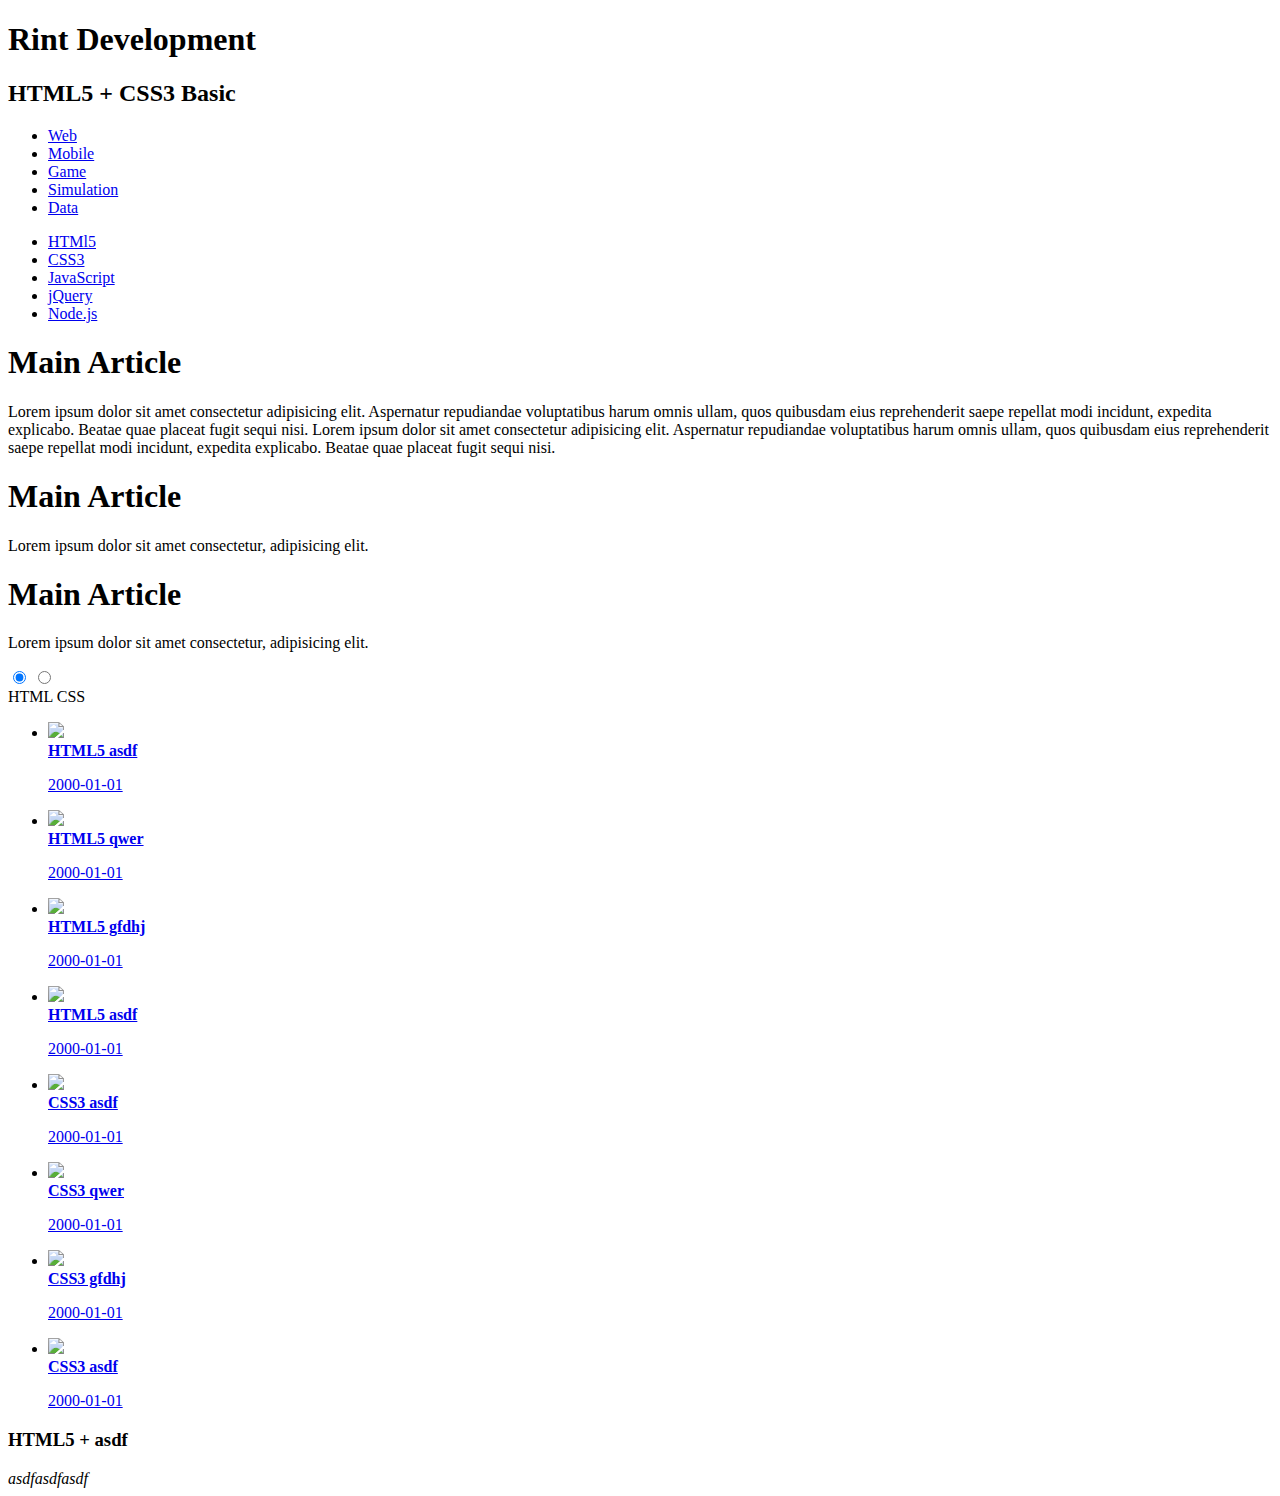
==== layout.html @ 41c333fd "1" ====
<!DOCTYPE html>
<html lang="en">
<head>
  <meta charset="UTF-8">
  <title>chapter 5</title>
  <link rel="stylesheet" href="layout.css" />
</head>
<body>
  <header id="main_header">
    <div id="title">
      <h1>Rint Development</h1>
      <h2>HTML5 + CSS3 Basic</h2>
    </div>
    <nav id="main_gnb">
      <ul>
        <li><a href="#">Web</a></li>
        <li><a href="#">Mobile</a></li>
        <li><a href="#">Game</a></li>
        <li><a href="#">Simulation</a></li>
        <li><a href="#">Data</a></li>
      </ul>
    </nav>
    <nav id="main_lnb">
      <ul>
        <li><a href="#">HTMl5</a></li>
        <li><a href="#">CSS3</a></li>
        <li><a href="#">JavaScript</a></li>
        <li><a href="#">jQuery</a></li>
        <li><a href="#">Node.js</a></li>
      </ul>
    </nav>
  </header>
  <div id="content">
    <section id="main_section">
      <article class="main_article">
        <h1>Main Article</h1>
        <p>Lorem ipsum dolor sit amet consectetur adipisicing elit. Aspernatur repudiandae voluptatibus harum omnis ullam, quos quibusdam eius reprehenderit saepe repellat modi incidunt, expedita explicabo. Beatae quae placeat fugit sequi nisi. Lorem ipsum dolor sit amet consectetur adipisicing elit. Aspernatur repudiandae voluptatibus harum omnis ullam, quos quibusdam eius reprehenderit saepe repellat modi incidunt, expedita explicabo. Beatae quae placeat fugit sequi nisi.</p>
      </article>
      <article class="main_article">
        <h1>Main Article</h1>
        <p>Lorem ipsum dolor sit amet consectetur, adipisicing elit.</p>
      </article>
      <article class="main_article">
        <h1>Main Article</h1>
        <p>Lorem ipsum dolor sit amet consectetur, adipisicing elit.</p>
      </article>
    </section>
    <aside id="main_aside">
      <input id="first" type="radio" name="tab" checked="checked">
      <input id="second" type="radio" name="tab">
      <section class="buttons">
        <label id="fst" for="first">HTML</label>
        <label id="snd" for="second">CSS</label>
      </section>
      <div class="tab_item">
        <ul>
          <li class="item">
            <a href="#">
              <div class="tumbnail">
                <img src="http://placehold.it/45x45">
              </div>
              <div class="description">
                <strong>HTML5 asdf</strong>
                <p>2000-01-01</p>
              </div>
            </a>
          </li>
          <li class="item">
            <a href="#">
              <div class="tumbnail">
                <img src="http://placehold.it/45x45">
              </div>
              <div class="description">
                <strong>HTML5 qwer</strong>
                <p>2000-01-01</p>
              </div>
            </a>
          </li>
          <li class="item">
            <a href="#">
              <div class="tumbnail">
                <img src="http://placehold.it/45x45">
              </div>
              <div class="description">
                <strong>HTML5 gfdhj</strong>
                <p>2000-01-01</p>
              </div>
            </a>
          </li>
          <li class="item">
            <a href="#">
              <div class="tumbnail">
                <img src="http://placehold.it/45x45">
              </div>
              <div class="description">
                <strong>HTML5 asdf</strong>
                <p>2000-01-01</p>
              </div>
            </a>
          </li>
        </ul>
      </div>
      <div class="tab_item">
        <ul>
          <li class="item">
            <a href="#">
              <div class="tumbnail">
                <img src="http://placehold.it/45x45">
              </div>
              <div class="description">
                <strong>CSS3 asdf</strong>
                <p>2000-01-01</p>
              </div>
            </a>
          </li>
          <li class="item">
            <a href="#">
              <div class="tumbnail">
                <img src="http://placehold.it/45x45">
              </div>
              <div class="description">
                <strong>CSS3 qwer</strong>
                <p>2000-01-01</p>
              </div>
            </a>
          </li>
          <li class="item">
            <a href="#">
              <div class="tumbnail">
                <img src="http://placehold.it/45x45">
              </div>
              <div class="description">
                <strong>CSS3 gfdhj</strong>
                <p>2000-01-01</p>
              </div>
            </a>
          </li>
          <li class="item">
            <a href="#">
              <div class="tumbnail">
                <img src="http://placehold.it/45x45">
              </div>
              <div class="description">
                <strong>CSS3 asdf</strong>
                <p>2000-01-01</p>
              </div>
            </a>
          </li>
        </ul>
      </div>
    </aside>
  </div>
  <footer id="main_footer">
    <h3>HTML5 + asdf</h3>
    <address>asdfasdfasdf</address>
  </footer>
</body>
</html>
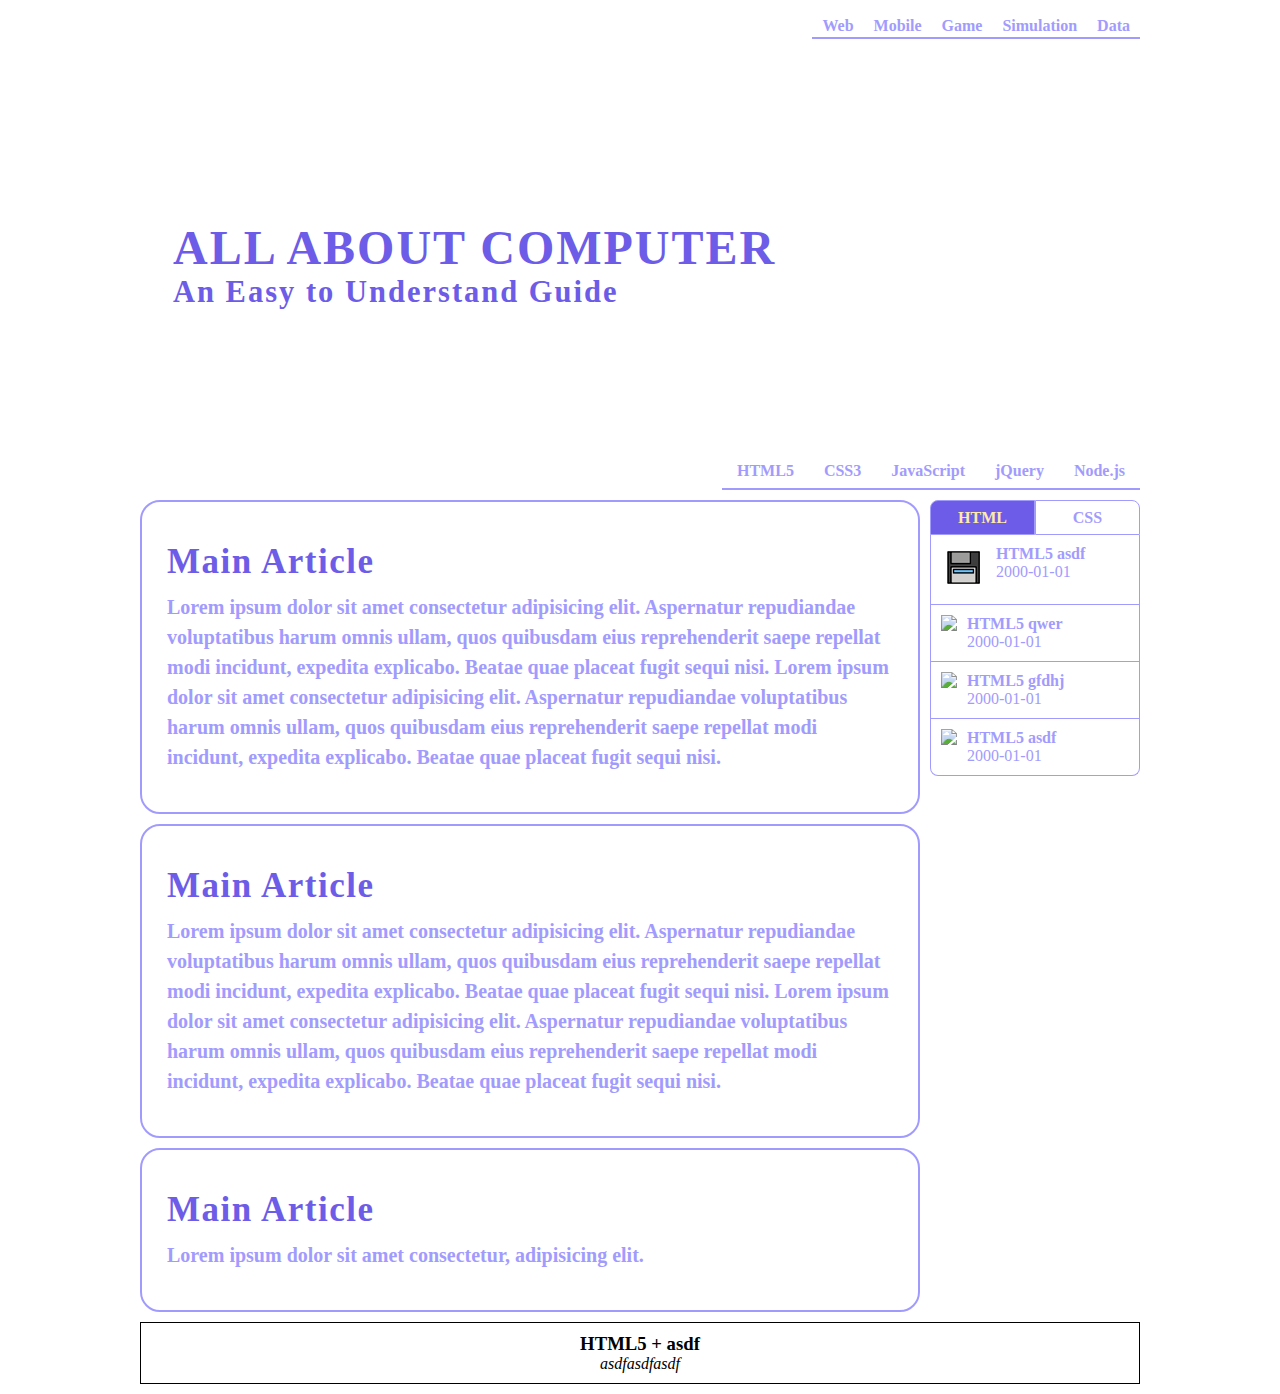
==== commit 5d7dba36: ""4"" ====
--- a/layout.html
+++ b/layout.html
@@ -2,14 +2,15 @@
 <html lang="en">
 <head>
   <meta charset="UTF-8">
-  <title>chapter 5</title>
+  <title>Web Page</title>
   <link rel="stylesheet" href="layout.css" />
 </head>
 <body>
+  <div id="header_Warp">
   <header id="main_header">
     <div id="title">
-      <h1>Rint Development</h1>
-      <h2>HTML5 + CSS3 Basic</h2>
+      <h1>ALL ABOUT COMPUTER</h1>
+      <h2>An Easy to Understand Guide</h2>
     </div>
     <nav id="main_gnb">
       <ul>
@@ -22,7 +23,7 @@
     </nav>
     <nav id="main_lnb">
       <ul>
-        <li><a href="#">HTMl5</a></li>
+        <li><a href="#">HTML5</a></li>
         <li><a href="#">CSS3</a></li>
         <li><a href="#">JavaScript</a></li>
         <li><a href="#">jQuery</a></li>
@@ -30,6 +31,7 @@
       </ul>
     </nav>
   </header>
+  </div>
   <div id="content">
     <section id="main_section">
       <article class="main_article">
@@ -38,7 +40,7 @@
       </article>
       <article class="main_article">
         <h1>Main Article</h1>
-        <p>Lorem ipsum dolor sit amet consectetur, adipisicing elit.</p>
+        <p>Lorem ipsum dolor sit amet consectetur adipisicing elit. Aspernatur repudiandae voluptatibus harum omnis ullam, quos quibusdam eius reprehenderit saepe repellat modi incidunt, expedita explicabo. Beatae quae placeat fugit sequi nisi. Lorem ipsum dolor sit amet consectetur adipisicing elit. Aspernatur repudiandae voluptatibus harum omnis ullam, quos quibusdam eius reprehenderit saepe repellat modi incidunt, expedita explicabo. Beatae quae placeat fugit sequi nisi.</p>
       </article>
       <article class="main_article">
         <h1>Main Article</h1>
@@ -57,7 +59,7 @@
           <li class="item">
             <a href="#">
               <div class="tumbnail">
-                <img src="http://placehold.it/45x45">
+                <img src="skype.png">
               </div>
               <div class="description">
                 <strong>HTML5 asdf</strong>
--- a/layout.css
+++ b/layout.css
@@ -0,0 +1,130 @@
+* {margin: 0; padding: 0;
+  font-family: 'Pretendard-Regular'
+}
+body {font-family: sans-serif;background-image: url('zxcv.png');}
+li {list-style: none;}
+a {text-decoration: none; color: #a29bfe;}
+img {border: 0;}
+#header_Warp {
+  background-image: url('asdf.png');background-repeat:no-repeat; 
+  background-size: cover;background-position: center center;}
+#main_header {  
+  width: 1000px; margin: 0 auto;
+  height: 500px; position: relative;
+}
+
+#main_header > #title {
+  position: absolute; color: #6c5ce7;
+  left: 33px; top: 220px;
+}
+
+#title > * {font-family: 'DungGeunMo'; 
+  font-size: 48px;letter-spacing:2px;}
+
+#title > h2 {font-size: 30.5px;letter-spacing:2px;}
+
+#main_header > #main_gnb {
+  position: absolute;
+  right: 0; top: 15px;
+}
+
+#main_header > #main_lnb {
+  position: absolute;
+  right: 0; bottom: 10px;
+}
+
+#main_gnb > ul {overflow: hidden;}
+#main_gnb > ul > li {float: left;}
+#main_gnb > ul > li > a {
+  display: block;
+  padding: 2px 10px;
+  border-bottom: 2px solid #a29bfe;font-weight: bold;
+}
+#main_gnb > ul > li > a:hover {
+  background: #6c5ce7;
+  color: #ffeaa7;font-weight: bold;
+}
+
+#main_lnb > ul {overflow: hidden;}
+#main_lnb > ul > li {float: left;}
+#main_lnb > ul > li > a {
+  display: block;
+  padding: 8px 15px;
+  border-bottom: 2px solid #a29bfe;font-weight: bold;
+}
+#main_lnb > ul > li > a:hover {
+  background: #6c5ce7;
+  color: #ffeaa7;font-weight: bold;
+}
+
+#content{width: 1000px;margin: 0 auto;overflow: hidden;}
+
+#content > #main_section {width: 780px;float: left;}
+#content > #main_aside {width: 210px;float: right;}
+
+#main_section > article.main_article {
+  margin-bottom: 10px;padding: 40px 25px;border: 2px solid #a29bfe;
+  border-radius: 20px;background-color: #fff;}
+.main_article > h1 {
+  line-height: 40px;font-size: 35px;color: #6c5ce7; margin-bottom: 10px;
+  font-family: 'DungGeunMo';letter-spacing:1.5px;}
+
+.main_article > p{color:#a29bfe;font-weight: bold;font-size: 20px;line-height: 30px;}
+
+input:nth-of-type(1) {display: none;}
+input:nth-of-type(1) ~ div:nth-of-type(1) {display: none;}
+input:nth-of-type(1):checked ~ div:nth-of-type(1) {display: block;}
+
+input:nth-of-type(2) {display: none;}
+input:nth-of-type(2) ~ div:nth-of-type(2) {display: none;}
+input:nth-of-type(2):checked ~ div:nth-of-type(2) {display: block;}
+
+section.buttons {overflow: hidden;}
+section.buttons > label {
+  display: block; float: left;
+  width: 105px;height: 35px; line-height: 33px;text-align: center;
+  box-sizing: border-box;border: 1px solid #a29bfe; color: #a29bfe;
+}
+
+section.buttons > label:hover{cursor: pointer;}
+
+#fst{border-radius: 8px 0 0 0;font-weight: bold;}
+#snd{border-radius: 0 8px 0 0;font-weight: bold;}
+
+input:nth-of-type(1):checked ~ section.buttons > label:nth-of-type(1) {background: #6c5ce7;color: #ffeaa7;}
+input:nth-of-type(2):checked ~ section.buttons > label:nth-of-type(2) {background: #6c5ce7;color: #ffeaa7;}
+
+.item{
+  overflow: hidden;padding: 10px;
+  border: 1px solid #a29bfe;
+  border-top: none;background-color: #fff;
+}
+
+.tab_item li:last-child {border-radius: 0 0 8px 8px;}
+
+.tumbnail{float: left;}
+
+.description{float: left;margin-left: 10px;}
+
+.description > strong {
+  display: block; width: 120px;white-space: nowrap;
+  overflow: hidden;text-overflow: ellipsis;}
+
+#main_footer {
+  width: 1000px;margin: 0 auto; margin-bottom: 10px;
+  box-sizing: border-box;padding: 10px;border: 1px solid black;
+  text-align: center;}
+
+@font-face {
+  font-family: 'DungGeunMo';
+  src: url('https://cdn.jsdelivr.net/gh/projectnoonnu/noonfonts_six@1.2/DungGeunMo.woff') format('woff');
+  font-weight: normal;
+  font-style: normal;
+}
+
+@font-face {
+  font-family: 'Pretendard-Regular';
+  src: url('https://cdn.jsdelivr.net/gh/Project-Noonnu/noonfonts_2107@1.1/Pretendard-Regular.woff') format('woff');
+  font-weight: 400;
+  font-style: normal;
+  }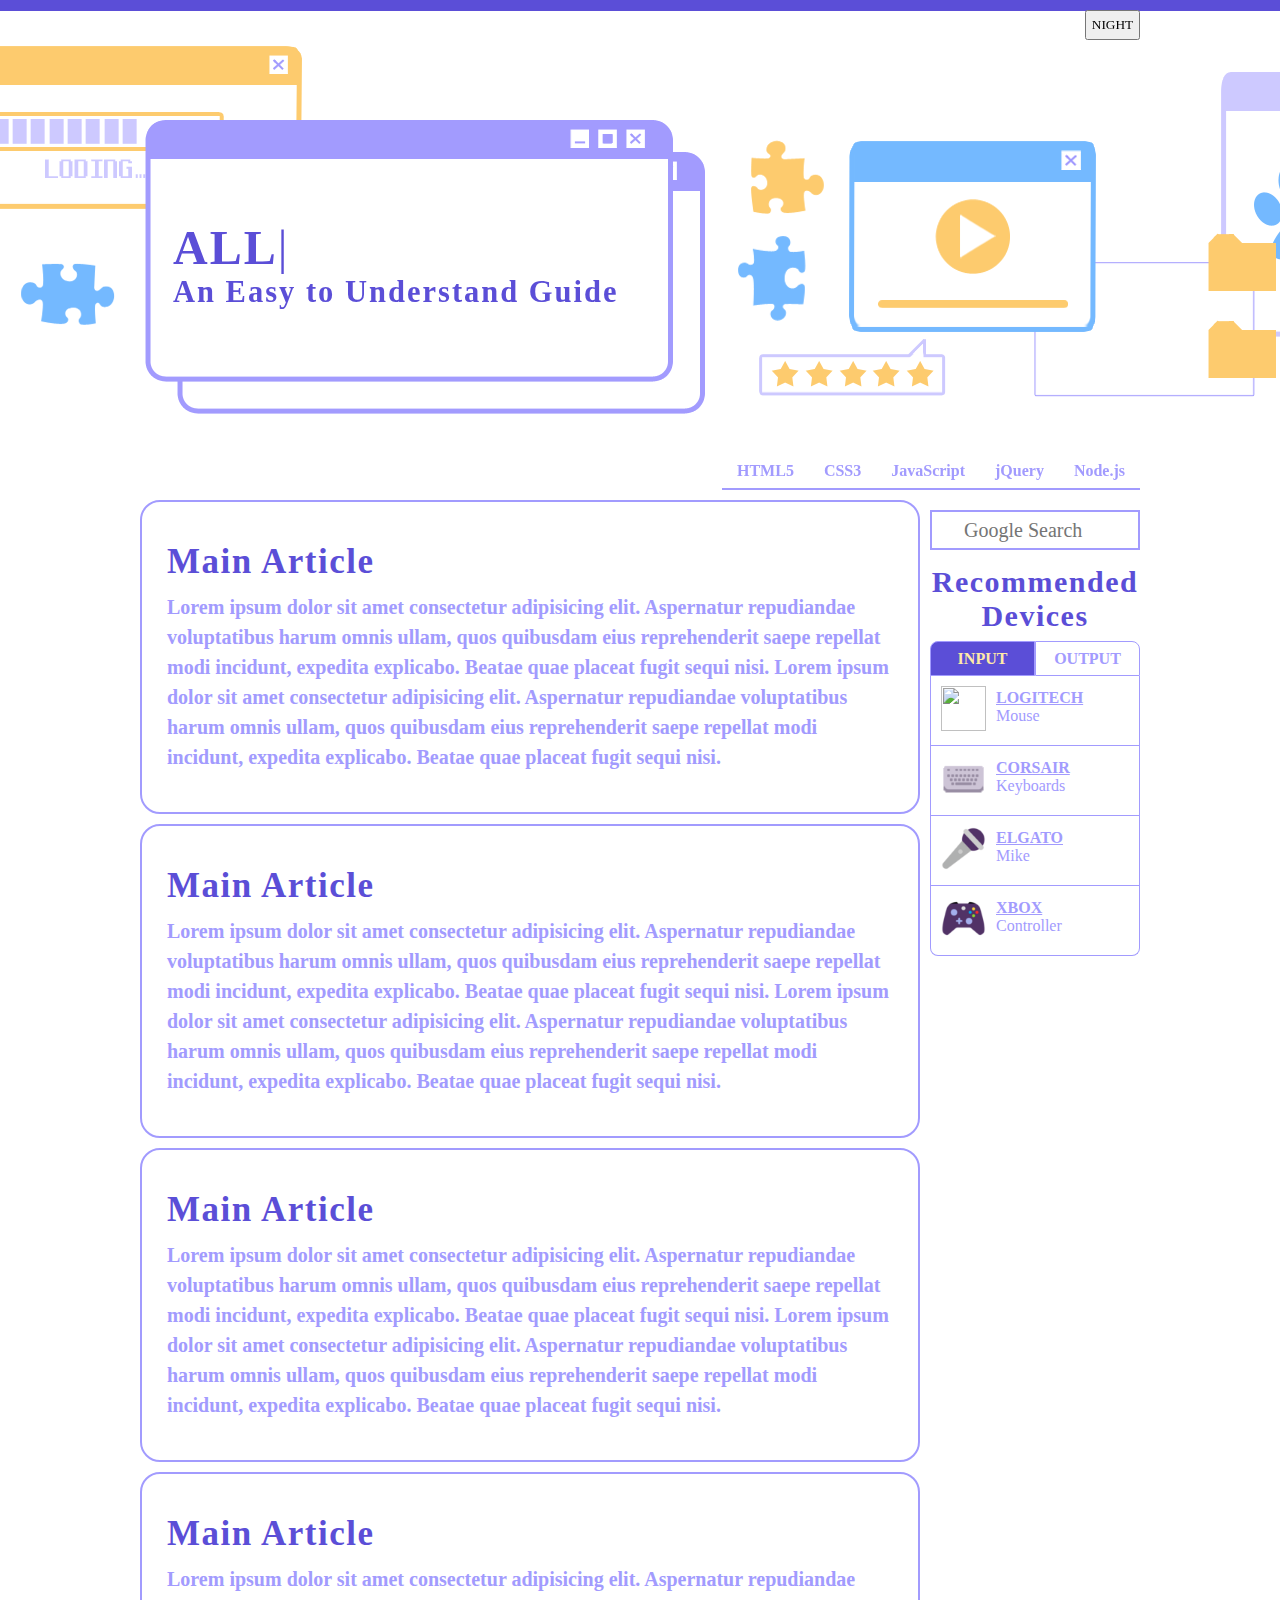
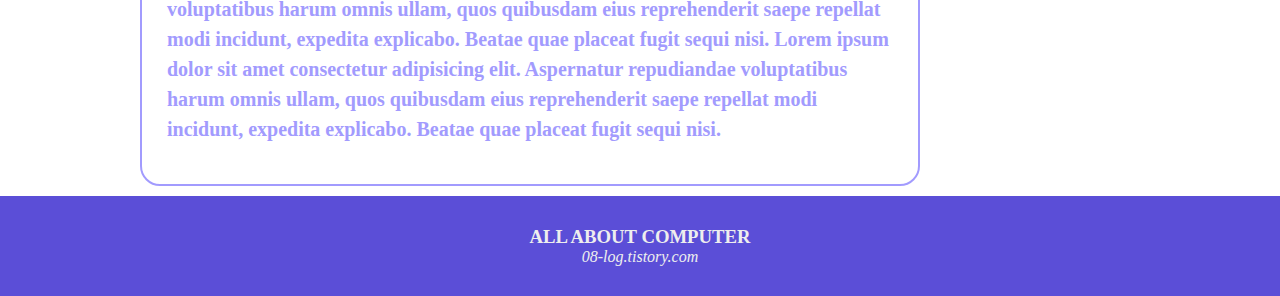
==== commit 44329974: "6" ====
--- a/layout.html
+++ b/layout.html
@@ -2,17 +2,20 @@
 <html lang="en">
 <head>
   <meta charset="UTF-8">
-  <title>Web Page</title>
+  <title>ALL ABOUT COMPUTER</title>
   <link rel="stylesheet" href="layout.css" />
+  <script src="https://kit.fontawesome.com/2cb2c6d57e.js" crossorigin="anonymous"></script>
+  <script src="layout.js"></script>
 </head>
 <body>
+  <div id="progress"></div>
   <div id="header_Warp">
   <header id="main_header">
     <div id="title">
-      <h1>ALL ABOUT COMPUTER</h1>
+      <h1 id="titleTxt"></h1><span id="blink">|</span>
       <h2>An Easy to Understand Guide</h2>
     </div>
-    <nav id="main_gnb">
+    <!-- <nav id="main_gnb">
       <ul>
         <li><a href="#">Web</a></li>
         <li><a href="#">Mobile</a></li>
@@ -20,7 +23,8 @@
         <li><a href="#">Simulation</a></li>
         <li><a href="#">Data</a></li>
       </ul>
-    </nav>
+    </nav> -->
+    <input id="ndBtn" value="NIGHT" type="button" onclick="nightDayHandler(this)">
     <nav id="main_lnb">
       <ul>
         <li><a href="#">HTML5</a></li>
@@ -35,69 +39,81 @@
   <div id="content">
     <section id="main_section">
       <article class="main_article">
-        <h1>Main Article</h1>
-        <p>Lorem ipsum dolor sit amet consectetur adipisicing elit. Aspernatur repudiandae voluptatibus harum omnis ullam, quos quibusdam eius reprehenderit saepe repellat modi incidunt, expedita explicabo. Beatae quae placeat fugit sequi nisi. Lorem ipsum dolor sit amet consectetur adipisicing elit. Aspernatur repudiandae voluptatibus harum omnis ullam, quos quibusdam eius reprehenderit saepe repellat modi incidunt, expedita explicabo. Beatae quae placeat fugit sequi nisi.</p>
-      </article>
+        <span class="article_content"  style="--index: 1;">
+          <h1>Main Article</h1>
+          <p>Lorem ipsum dolor sit amet consectetur adipisicing elit. Aspernatur repudiandae voluptatibus harum omnis ullam, quos quibusdam eius reprehenderit saepe repellat modi incidunt, expedita explicabo. Beatae quae placeat fugit sequi nisi. Lorem ipsum dolor sit amet consectetur adipisicing elit. Aspernatur repudiandae voluptatibus harum omnis ullam, quos quibusdam eius reprehenderit saepe repellat modi incidunt, expedita explicabo. Beatae quae placeat fugit sequi nisi.</p>
+        </span>
+        </article>
       <article class="main_article">
-        <h1>Main Article</h1>
-        <p>Lorem ipsum dolor sit amet consectetur adipisicing elit. Aspernatur repudiandae voluptatibus harum omnis ullam, quos quibusdam eius reprehenderit saepe repellat modi incidunt, expedita explicabo. Beatae quae placeat fugit sequi nisi. Lorem ipsum dolor sit amet consectetur adipisicing elit. Aspernatur repudiandae voluptatibus harum omnis ullam, quos quibusdam eius reprehenderit saepe repellat modi incidunt, expedita explicabo. Beatae quae placeat fugit sequi nisi.</p>
-      </article>
+        <span class="article_content" style="--index: 2;">
+          <h1>Main Article</h1>
+          <p>Lorem ipsum dolor sit amet consectetur adipisicing elit. Aspernatur repudiandae voluptatibus harum omnis ullam, quos quibusdam eius reprehenderit saepe repellat modi incidunt, expedita explicabo. Beatae quae placeat fugit sequi nisi. Lorem ipsum dolor sit amet consectetur adipisicing elit. Aspernatur repudiandae voluptatibus harum omnis ullam, quos quibusdam eius reprehenderit saepe repellat modi incidunt, expedita explicabo. Beatae quae placeat fugit sequi nisi.</p>
+        </span>
+        </article>
       <article class="main_article">
-        <h1>Main Article</h1>
-        <p>Lorem ipsum dolor sit amet consectetur, adipisicing elit.</p>
-      </article>
+        <span class="article_content" style="--index: 3;">
+          <h1>Main Article</h1>
+          <p>Lorem ipsum dolor sit amet consectetur adipisicing elit. Aspernatur repudiandae voluptatibus harum omnis ullam, quos quibusdam eius reprehenderit saepe repellat modi incidunt, expedita explicabo. Beatae quae placeat fugit sequi nisi. Lorem ipsum dolor sit amet consectetur adipisicing elit. Aspernatur repudiandae voluptatibus harum omnis ullam, quos quibusdam eius reprehenderit saepe repellat modi incidunt, expedita explicabo. Beatae quae placeat fugit sequi nisi.</p>
+        </span>
+        </article>
+      <article class="main_article">
+        <span class="article_content" style="--index: 4;">
+          <h1>Main Article</h1>
+          <p>Lorem ipsum dolor sit amet consectetur adipisicing elit. Aspernatur repudiandae voluptatibus harum omnis ullam, quos quibusdam eius reprehenderit saepe repellat modi incidunt, expedita explicabo. Beatae quae placeat fugit sequi nisi. Lorem ipsum dolor sit amet consectetur adipisicing elit. Aspernatur repudiandae voluptatibus harum omnis ullam, quos quibusdam eius reprehenderit saepe repellat modi incidunt, expedita explicabo. Beatae quae placeat fugit sequi nisi.</p>
+        </span>
+        </article>
     </section>
     <aside id="main_aside">
+      <span id="search_wrap">
+        <input id="search" type="text" placeholder="Google Search" onkeydown="searching(event)">
+        <i class="fa-solid fa-magnifying-glass" style="color: #6c5ce7;"></i>
+      </span>
+      <p id="side_title">Recommended<br>Devices</p>
       <input id="first" type="radio" name="tab" checked="checked">
       <input id="second" type="radio" name="tab">
       <section class="buttons">
-        <label id="fst" for="first">HTML</label>
-        <label id="snd" for="second">CSS</label>
+        <label id="fst" for="first">INPUT</label>
+        <label id="snd" for="second">OUTPUT</label>
       </section>
       <div class="tab_item">
         <ul>
           <li class="item">
+            <div class="tumbnail">
+              <img src="./images/mouse.png">
+            </div>
+            <div class="description">
+              <a href="#"><strong>LOGITECH</strong></a>
+              <p>Mouse</p>
+            </div>
+          </li>
+          <li class="item">
+            <div class="tumbnail">
+              <img src="./images/keyb.png">
+            </div>
+            <div class="description">
+              <a href="#"><strong>CORSAIR</strong></a>
+              <p>Keyboards</p>
+            </div>
+          </li>
+          <li class="item">
             <a href="#">
               <div class="tumbnail">
-                <img src="skype.png">
+                <img src="./images/mike.png">
               </div>
               <div class="description">
-                <strong>HTML5 asdf</strong>
-                <p>2000-01-01</p>
+                <a href="#"><strong>ELGATO</strong></a>
+                <p>Mike</p>
               </div>
             </a>
           </li>
           <li class="item">
-            <a href="#">
-              <div class="tumbnail">
-                <img src="http://placehold.it/45x45">
-              </div>
-              <div class="description">
-                <strong>HTML5 qwer</strong>
-                <p>2000-01-01</p>
-              </div>
-            </a>
-          </li>
-          <li class="item">
-            <a href="#">
-              <div class="tumbnail">
-                <img src="http://placehold.it/45x45">
-              </div>
-              <div class="description">
-                <strong>HTML5 gfdhj</strong>
-                <p>2000-01-01</p>
-              </div>
-            </a>
-          </li>
-          <li class="item">
-            <a href="#">
-              <div class="tumbnail">
-                <img src="http://placehold.it/45x45">
-              </div>
-              <div class="description">
-                <strong>HTML5 asdf</strong>
-                <p>2000-01-01</p>
-              </div>
+            <div class="tumbnail">
+              <img src="./images/game.png">
+            </div>
+            <div class="description">
+              <a href="#"><strong>XBOX</strong></a>
+              <p>Controller</p>
+            </div>
             </a>
           </li>
         </ul>
@@ -105,56 +121,48 @@
       <div class="tab_item">
         <ul>
           <li class="item">
-            <a href="#">
-              <div class="tumbnail">
-                <img src="http://placehold.it/45x45">
-              </div>
-              <div class="description">
-                <strong>CSS3 asdf</strong>
-                <p>2000-01-01</p>
-              </div>
-            </a>
+            <div class="tumbnail">
+              <img src="./images/speak.png">
+            </div>
+            <div class="description">
+              <a href="#"><strong>JBL</strong></a>
+              <p>Speaker</p>
+            </div>
           </li>
           <li class="item">
-            <a href="#">
-              <div class="tumbnail">
-                <img src="http://placehold.it/45x45">
-              </div>
-              <div class="description">
-                <strong>CSS3 qwer</strong>
-                <p>2000-01-01</p>
-              </div>
-            </a>
+            <div class="tumbnail">
+              <img src="./images/headp.png">
+            </div>
+            <div class="description">
+              <a href="#"><strong>Bose</strong></a>
+              <p>Headphone</p>
+            </div>
           </li>
           <li class="item">
-            <a href="#">
-              <div class="tumbnail">
-                <img src="http://placehold.it/45x45">
-              </div>
-              <div class="description">
-                <strong>CSS3 gfdhj</strong>
-                <p>2000-01-01</p>
-              </div>
-            </a>
+            <div class="tumbnail">
+              <img src="./images/moni.png">
+            </div>
+            <div class="description">
+              <a href="#"><strong>LG</strong></a>
+              <p>Moniter</p>
+            </div>
           </li>
           <li class="item">
-            <a href="#">
-              <div class="tumbnail">
-                <img src="http://placehold.it/45x45">
-              </div>
-              <div class="description">
-                <strong>CSS3 asdf</strong>
-                <p>2000-01-01</p>
-              </div>
-            </a>
+            <div class="tumbnail">
+              <img src="./images/print.png">
+            </div>
+            <div class="description">
+              <a href="#"><strong>Epson</strong></a>
+              <p>Printer</p>
+            </div>
           </li>
         </ul>
       </div>
     </aside>
   </div>
   <footer id="main_footer">
-    <h3>HTML5 + asdf</h3>
-    <address>asdfasdfasdf</address>
+    <h3>ALL ABOUT COMPUTER</h3>
+    <address>08-log.tistory.com</address>
   </footer>
 </body>
 </html>--- a/layout.css
+++ b/layout.css
@@ -1,12 +1,14 @@
+/* https://scroll-driven-animations.style/ */
+
 * {margin: 0; padding: 0;
   font-family: 'Pretendard-Regular'
 }
-body {font-family: sans-serif;background-image: url('zxcv.png');}
+body {font-family: sans-serif;background-image: url('./images/zxcv.png');}
 li {list-style: none;}
 a {text-decoration: none; color: #a29bfe;}
 img {border: 0;}
 #header_Warp {
-  background-image: url('asdf.png');background-repeat:no-repeat; 
+  background-image: url('./images/asdf.png');background-repeat:no-repeat; 
   background-size: cover;background-position: center center;}
 #main_header {  
   width: 1000px; margin: 0 auto;
@@ -14,26 +16,29 @@
 }
 
 #main_header > #title {
-  position: absolute; color: #6c5ce7;
+  position: absolute; color: #5b4ed7;
   left: 33px; top: 220px;
 }
 
 #title > * {font-family: 'DungGeunMo'; 
   font-size: 48px;letter-spacing:2px;}
 
+#title > h1 {display: inline-block;}
+
 #title > h2 {font-size: 30.5px;letter-spacing:2px;}
 
-#main_header > #main_gnb {
+#blink {
+  animation: blink 1s infinite;
+  font-size: 3rem;
+}
+@keyframes blink {to {opacity: 0;}}
+
+/* #main_header > #main_gnb {
   position: absolute;
   right: 0; top: 15px;
-}
+} */
 
-#main_header > #main_lnb {
-  position: absolute;
-  right: 0; bottom: 10px;
-}
-
-#main_gnb > ul {overflow: hidden;}
+/* #main_gnb > ul {overflow: hidden;}
 #main_gnb > ul > li {float: left;}
 #main_gnb > ul > li > a {
   display: block;
@@ -41,8 +46,18 @@
   border-bottom: 2px solid #a29bfe;font-weight: bold;
 }
 #main_gnb > ul > li > a:hover {
-  background: #6c5ce7;
+  background: #5b4ed7;
   color: #ffeaa7;font-weight: bold;
+} */
+
+#ndBtn{
+  width: 55px;height: 30px;
+  position: absolute;right: 0px;top: 10px;
+}
+
+#main_header > #main_lnb {
+  position: absolute;
+  right: 0; bottom: 10px;
 }
 
 #main_lnb > ul {overflow: hidden;}
@@ -53,7 +68,7 @@
   border-bottom: 2px solid #a29bfe;font-weight: bold;
 }
 #main_lnb > ul > li > a:hover {
-  background: #6c5ce7;
+  background: #5b4ed7;
   color: #ffeaa7;font-weight: bold;
 }
 
@@ -65,25 +80,40 @@
 #main_section > article.main_article {
   margin-bottom: 10px;padding: 40px 25px;border: 2px solid #a29bfe;
   border-radius: 20px;background-color: #fff;}
-.main_article > h1 {
-  line-height: 40px;font-size: 35px;color: #6c5ce7; margin-bottom: 10px;
+.main_article h1 {
+  line-height: 40px;font-size: 35px;color: #5b4ed7; margin-bottom: 10px;
   font-family: 'DungGeunMo';letter-spacing:1.5px;}
 
-.main_article > p{color:#a29bfe;font-weight: bold;font-size: 20px;line-height: 30px;}
+.main_article p{color:#a29bfe;font-weight: bold;font-size: 20px;line-height: 30px;}
 
-input:nth-of-type(1) {display: none;}
-input:nth-of-type(1) ~ div:nth-of-type(1) {display: none;}
-input:nth-of-type(1):checked ~ div:nth-of-type(1) {display: block;}
+#search_wrap{position: relative;}
+#search{
+  box-sizing: border-box;
+  padding:3px;padding-left: 32px;margin:10px 0 5px 0;
+  width: 210px;height: 40px; font-size: 20px;
+  border: 2px solid #a29bfe;}
+#search_wrap .fa-solid {position: absolute;top: 0px;left: 11px;}
 
-input:nth-of-type(2) {display: none;}
-input:nth-of-type(2) ~ div:nth-of-type(2) {display: none;}
-input:nth-of-type(2):checked ~ div:nth-of-type(2) {display: block;}
+#search:hover{border: 2px solid #5b4ed7;}
+#search:focus{outline: 0.5px solid #5b4ed7;}
+
+#side_title{
+  text-align: center;font-size: 30px;margin-top: 10px; margin-bottom: 8px;
+  color:#5b4ed7;font-weight: bold;
+  font-family: 'DungGeunMo';letter-spacing:1.5px;
+}
+
+#content aside input[type=radio]{display: none;}
+#content aside .tab_item{display: none;}
+/* content aside input중 첫번째 타입이 체크 되면 밑에 있는 div 태그중 첫번째의 display 변경 */
+#content aside input:nth-of-type(1):checked ~ div:nth-of-type(1) {display: block;}
+#content aside input:nth-of-type(2):checked ~ div:nth-of-type(2) {display: block;}
 
 section.buttons {overflow: hidden;}
 section.buttons > label {
   display: block; float: left;
   width: 105px;height: 35px; line-height: 33px;text-align: center;
-  box-sizing: border-box;border: 1px solid #a29bfe; color: #a29bfe;
+  box-sizing: border-box;border: 1px solid #a29bfe; color: #a29bfe;background-color: #fff;
 }
 
 section.buttons > label:hover{cursor: pointer;}
@@ -91,8 +121,8 @@
 #fst{border-radius: 8px 0 0 0;font-weight: bold;}
 #snd{border-radius: 0 8px 0 0;font-weight: bold;}
 
-input:nth-of-type(1):checked ~ section.buttons > label:nth-of-type(1) {background: #6c5ce7;color: #ffeaa7;}
-input:nth-of-type(2):checked ~ section.buttons > label:nth-of-type(2) {background: #6c5ce7;color: #ffeaa7;}
+input:nth-of-type(1):checked ~ section.buttons > label:nth-of-type(1) {background: #5b4ed7;color: #ffeaa7;}
+input:nth-of-type(2):checked ~ section.buttons > label:nth-of-type(2) {background: #5b4ed7;color: #ffeaa7;}
 
 .item{
   overflow: hidden;padding: 10px;
@@ -102,18 +132,23 @@
 
 .tab_item li:last-child {border-radius: 0 0 8px 8px;}
 
+.tab_item a {text-decoration: underline;}
+
 .tumbnail{float: left;}
+.tumbnail img {width: 45px;height: 45px;}
 
-.description{float: left;margin-left: 10px;}
+.description{float: left;margin-left: 10px;padding-top: 3px;}
 
-.description > strong {
-  display: block; width: 120px;white-space: nowrap;
-  overflow: hidden;text-overflow: ellipsis;}
+.description strong {
+  display: block; width: 120px;white-space: nowrap; overflow: hidden;text-overflow: ellipsis;}
+
+.description p {color:#a29bfe;display: block; width: 120px;white-space: nowrap; overflow: hidden;text-overflow: ellipsis;}
 
 #main_footer {
-  width: 1000px;margin: 0 auto; margin-bottom: 10px;
-  box-sizing: border-box;padding: 10px;border: 1px solid black;
-  text-align: center;}
+  margin: 0 auto; background-color: #5b4ed7;
+  padding: 30px;text-align: center;}
+
+#main_footer * {color: #eee;}
 
 @font-face {
   font-family: 'DungGeunMo';
@@ -127,4 +162,24 @@
   src: url('https://cdn.jsdelivr.net/gh/Project-Noonnu/noonfonts_2107@1.1/Pretendard-Regular.woff') format('woff');
   font-weight: 400;
   font-style: normal;
-  }+  }
+
+html {
+  scroll-timeline: --page-scroll block;
+}
+
+@keyframes grow-progress {
+  from { transform: scaleX(0); }
+  to { transform: scaleX(1); }
+}
+
+#progress {
+  position: fixed;
+  left: 0; top: 0;
+  width: 100%; height: 0.7em;
+  background: #5b4ed7;
+
+  transform-origin: 0 50%;
+  animation: grow-progress auto linear;
+  animation-timeline: --page-scroll;
+}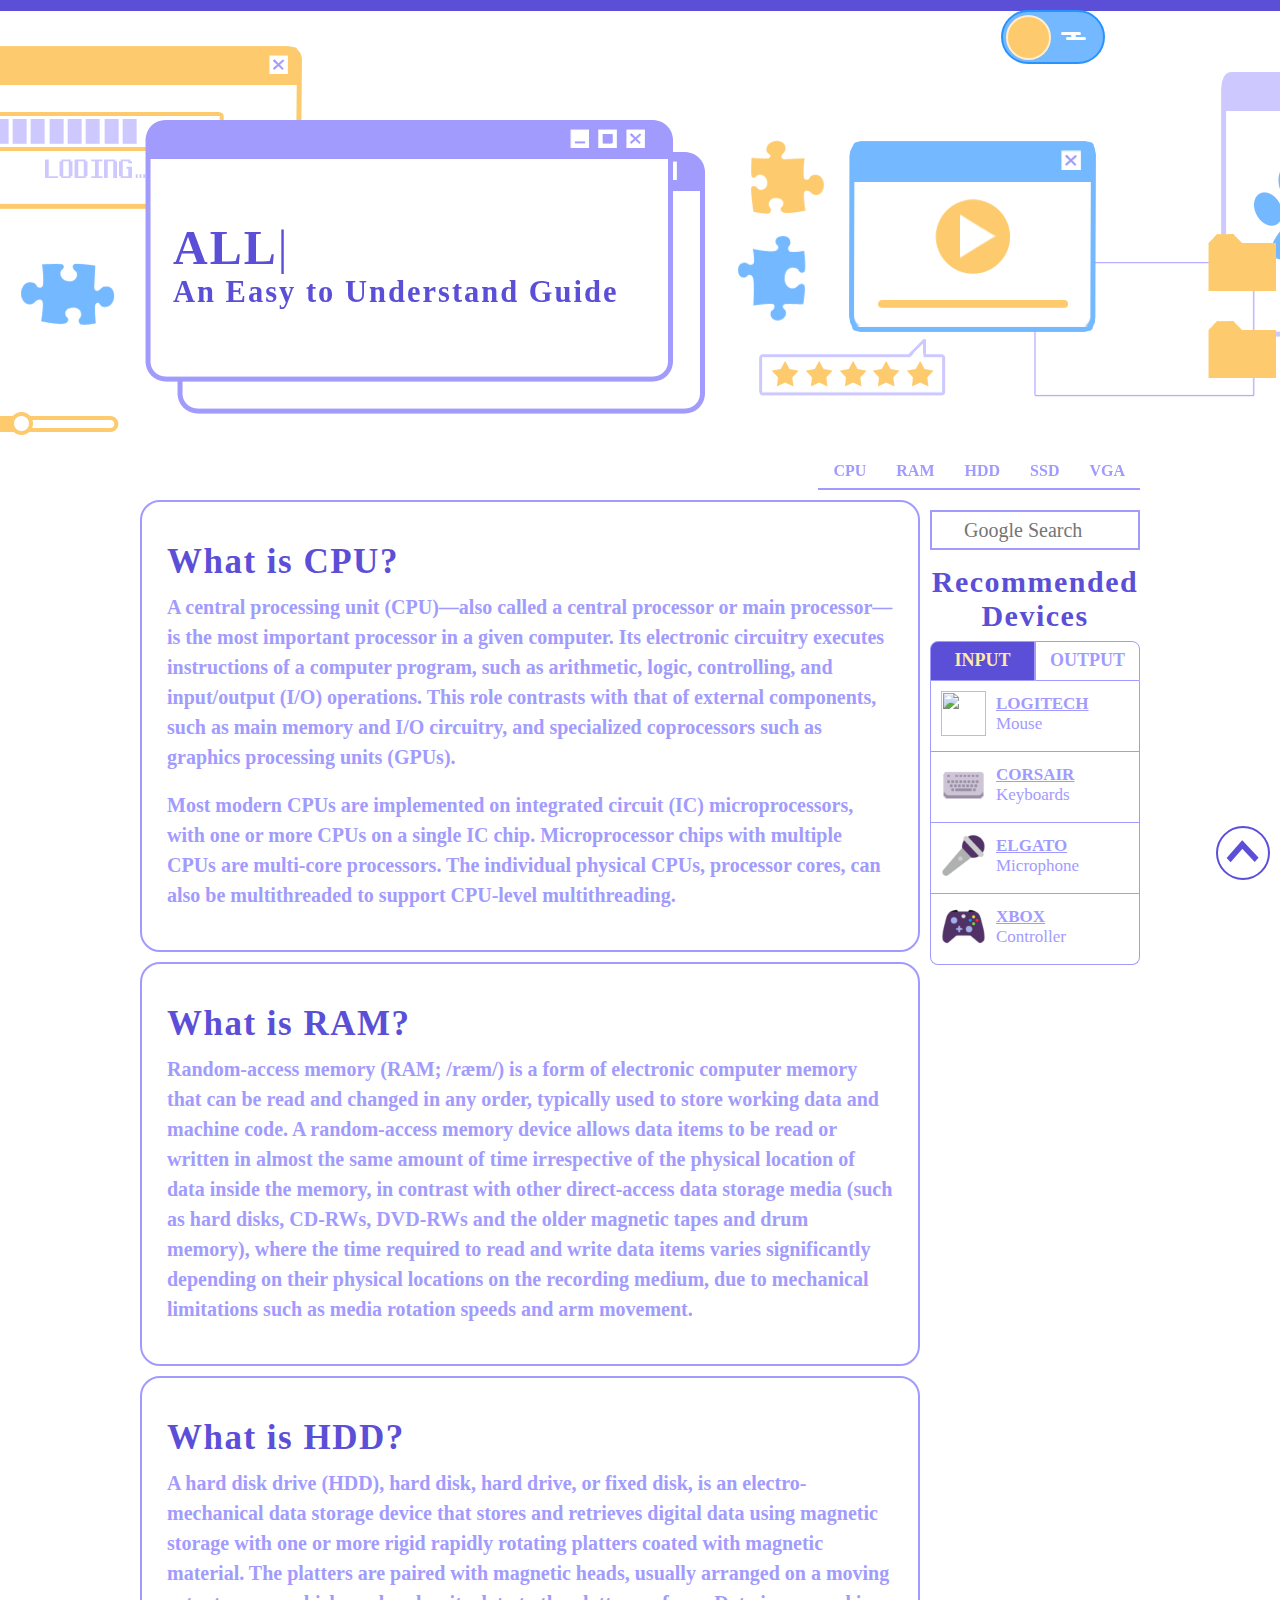
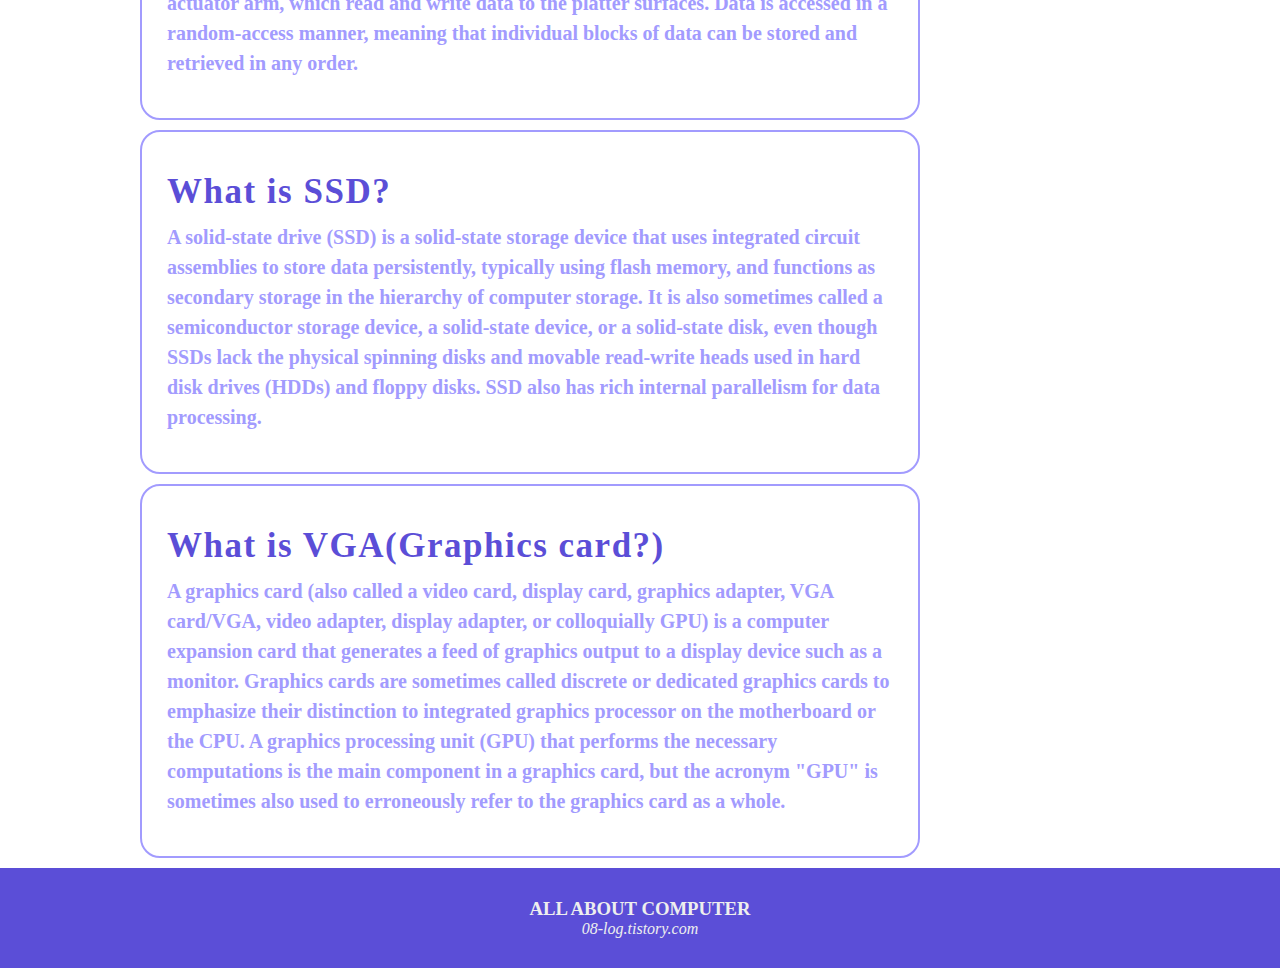
==== commit 8c3eb886: "6" ====
--- a/layout.html
+++ b/layout.html
@@ -5,9 +5,9 @@
   <title>ALL ABOUT COMPUTER</title>
   <link rel="stylesheet" href="layout.css" />
   <script src="https://kit.fontawesome.com/2cb2c6d57e.js" crossorigin="anonymous"></script>
-  <script src="layout.js"></script>
 </head>
 <body>
+<script src="layout.js"></script>
   <div id="progress"></div>
   <div id="header_Warp">
   <header id="main_header">
@@ -15,52 +15,45 @@
       <h1 id="titleTxt"></h1><span id="blink">|</span>
       <h2>An Easy to Understand Guide</h2>
     </div>
-    <!-- <nav id="main_gnb">
-      <ul>
-        <li><a href="#">Web</a></li>
-        <li><a href="#">Mobile</a></li>
-        <li><a href="#">Game</a></li>
-        <li><a href="#">Simulation</a></li>
-        <li><a href="#">Data</a></li>
-      </ul>
-    </nav> -->
-    <input id="ndBtn" value="NIGHT" type="button" onclick="nightDayHandler(this)">
+    <div id="btnWrap">
+    <input type="checkbox" id="toggle" class="toggle--checkbox ndBtn" onclick="nightDayHandler()">
+    <label for="toggle" class="toggle--label">
+      <span class="toggle--label-background"></span>
+    </div>
+    </label>
     <nav id="main_lnb">
       <ul>
-        <li><a href="#">HTML5</a></li>
-        <li><a href="#">CSS3</a></li>
-        <li><a href="#">JavaScript</a></li>
-        <li><a href="#">jQuery</a></li>
-        <li><a href="#">Node.js</a></li>
+        <li><a href="#CPU">CPU</a></li>
+        <li><a href="#RAM">RAM</a></li>
+        <li><a href="#HDD">HDD</a></li>
+        <li><a href="#SSD">SSD</a></li>
+        <li><a href="#VGA">VGA</a></li>
       </ul>
     </nav>
   </header>
   </div>
   <div id="content">
     <section id="main_section">
-      <article class="main_article">
-        <span class="article_content"  style="--index: 1;">
-          <h1>Main Article</h1>
-          <p>Lorem ipsum dolor sit amet consectetur adipisicing elit. Aspernatur repudiandae voluptatibus harum omnis ullam, quos quibusdam eius reprehenderit saepe repellat modi incidunt, expedita explicabo. Beatae quae placeat fugit sequi nisi. Lorem ipsum dolor sit amet consectetur adipisicing elit. Aspernatur repudiandae voluptatibus harum omnis ullam, quos quibusdam eius reprehenderit saepe repellat modi incidunt, expedita explicabo. Beatae quae placeat fugit sequi nisi.</p>
-        </span>
+      <article class="main_article" id="CPU">
+          <h1>What is CPU?</h1>
+          <p>A central processing unit (CPU)—also called a central processor or main processor—is the most important processor in a given computer. Its electronic circuitry executes instructions of a computer program, such as arithmetic, logic, controlling, and input/output (I/O) operations. This role contrasts with that of external components, such as main memory and I/O circuitry, and specialized coprocessors such as graphics processing units (GPUs).</p><br>
+          <p>Most modern CPUs are implemented on integrated circuit (IC) microprocessors, with one or more CPUs on a single IC chip. Microprocessor chips with multiple CPUs are multi-core processors. The individual physical CPUs, processor cores, can also be multithreaded to support CPU-level multithreading.</p>
         </article>
-      <article class="main_article">
-        <span class="article_content" style="--index: 2;">
-          <h1>Main Article</h1>
-          <p>Lorem ipsum dolor sit amet consectetur adipisicing elit. Aspernatur repudiandae voluptatibus harum omnis ullam, quos quibusdam eius reprehenderit saepe repellat modi incidunt, expedita explicabo. Beatae quae placeat fugit sequi nisi. Lorem ipsum dolor sit amet consectetur adipisicing elit. Aspernatur repudiandae voluptatibus harum omnis ullam, quos quibusdam eius reprehenderit saepe repellat modi incidunt, expedita explicabo. Beatae quae placeat fugit sequi nisi.</p>
-        </span>
+      <article class="main_article" id="RAM">
+          <h1>What is RAM?</h1>
+          <p>Random-access memory (RAM; /ræm/) is a form of electronic computer memory that can be read and changed in any order, typically used to store working data and machine code. A random-access memory device allows data items to be read or written in almost the same amount of time irrespective of the physical location of data inside the memory, in contrast with other direct-access data storage media (such as hard disks, CD-RWs, DVD-RWs and the older magnetic tapes and drum memory), where the time required to read and write data items varies significantly depending on their physical locations on the recording medium, due to mechanical limitations such as media rotation speeds and arm movement.</p>
         </article>
-      <article class="main_article">
-        <span class="article_content" style="--index: 3;">
-          <h1>Main Article</h1>
-          <p>Lorem ipsum dolor sit amet consectetur adipisicing elit. Aspernatur repudiandae voluptatibus harum omnis ullam, quos quibusdam eius reprehenderit saepe repellat modi incidunt, expedita explicabo. Beatae quae placeat fugit sequi nisi. Lorem ipsum dolor sit amet consectetur adipisicing elit. Aspernatur repudiandae voluptatibus harum omnis ullam, quos quibusdam eius reprehenderit saepe repellat modi incidunt, expedita explicabo. Beatae quae placeat fugit sequi nisi.</p>
-        </span>
+      <article class="main_article" id="HDD">
+          <h1>What is HDD?</h1>
+          <p>A hard disk drive (HDD), hard disk, hard drive, or fixed disk, is an electro-mechanical data storage device that stores and retrieves digital data using magnetic storage with one or more rigid rapidly rotating platters coated with magnetic material. The platters are paired with magnetic heads, usually arranged on a moving actuator arm, which read and write data to the platter surfaces. Data is accessed in a random-access manner, meaning that individual blocks of data can be stored and retrieved in any order.</p>
         </article>
-      <article class="main_article">
-        <span class="article_content" style="--index: 4;">
-          <h1>Main Article</h1>
-          <p>Lorem ipsum dolor sit amet consectetur adipisicing elit. Aspernatur repudiandae voluptatibus harum omnis ullam, quos quibusdam eius reprehenderit saepe repellat modi incidunt, expedita explicabo. Beatae quae placeat fugit sequi nisi. Lorem ipsum dolor sit amet consectetur adipisicing elit. Aspernatur repudiandae voluptatibus harum omnis ullam, quos quibusdam eius reprehenderit saepe repellat modi incidunt, expedita explicabo. Beatae quae placeat fugit sequi nisi.</p>
-        </span>
+        <article class="main_article" id="SSD">
+          <h1>What is SSD?</h1>
+          <p>A solid-state drive (SSD) is a solid-state storage device that uses integrated circuit assemblies to store data persistently, typically using flash memory, and functions as secondary storage in the hierarchy of computer storage. It is also sometimes called a semiconductor storage device, a solid-state device, or a solid-state disk, even though SSDs lack the physical spinning disks and movable read-write heads used in hard disk drives (HDDs) and floppy disks. SSD also has rich internal parallelism for data processing.</p>
+        </article>
+      <article class="main_article" id="VGA">
+          <h1>What is VGA(Graphics card?)</h1>
+          <p>A graphics card (also called a video card, display card, graphics adapter, VGA card/VGA, video adapter, display adapter, or colloquially GPU) is a computer expansion card that generates a feed of graphics output to a display device such as a monitor. Graphics cards are sometimes called discrete or dedicated graphics cards to emphasize their distinction to integrated graphics processor on the motherboard or the CPU. A graphics processing unit (GPU) that performs the necessary computations is the main component in a graphics card, but the acronym "GPU" is sometimes also used to erroneously refer to the graphics card as a whole.</p>
         </article>
     </section>
     <aside id="main_aside">
@@ -82,7 +75,7 @@
               <img src="./images/mouse.png">
             </div>
             <div class="description">
-              <a href="#"><strong>LOGITECH</strong></a>
+              <a href="https://www.logitech.com/ko-kr" target="_blank"><strong>LOGITECH</strong></a>
               <p>Mouse</p>
             </div>
           </li>
@@ -91,27 +84,25 @@
               <img src="./images/keyb.png">
             </div>
             <div class="description">
-              <a href="#"><strong>CORSAIR</strong></a>
+              <a href="https://www.corsair.com/kr/ko" target="_blank"><strong>CORSAIR</strong></a>
               <p>Keyboards</p>
             </div>
           </li>
           <li class="item">
-            <a href="#">
               <div class="tumbnail">
                 <img src="./images/mike.png">
               </div>
               <div class="description">
-                <a href="#"><strong>ELGATO</strong></a>
-                <p>Mike</p>
+                <a href="http://www.elgato.co.kr/" target="_blank"><strong>ELGATO</strong></a>
+                <p>Microphone</p>
               </div>
-            </a>
           </li>
           <li class="item">
             <div class="tumbnail">
               <img src="./images/game.png">
             </div>
             <div class="description">
-              <a href="#"><strong>XBOX</strong></a>
+              <a href="https://www.xbox.com/ko-KR" target="_blank"><strong>XBOX</strong></a>
               <p>Controller</p>
             </div>
             </a>
@@ -125,7 +116,7 @@
               <img src="./images/speak.png">
             </div>
             <div class="description">
-              <a href="#"><strong>JBL</strong></a>
+              <a href="https://kr.jbl.com/" target="_blank"><strong>JBL</strong></a>
               <p>Speaker</p>
             </div>
           </li>
@@ -134,7 +125,7 @@
               <img src="./images/headp.png">
             </div>
             <div class="description">
-              <a href="#"><strong>Bose</strong></a>
+              <a href="https://www.bose.com/home" target="_blank"><strong>Bose</strong></a>
               <p>Headphone</p>
             </div>
           </li>
@@ -143,7 +134,7 @@
               <img src="./images/moni.png">
             </div>
             <div class="description">
-              <a href="#"><strong>LG</strong></a>
+              <a href="https://www.lge.co.kr/" target="_blank"><strong>LG</strong></a>
               <p>Moniter</p>
             </div>
           </li>
@@ -152,7 +143,7 @@
               <img src="./images/print.png">
             </div>
             <div class="description">
-              <a href="#"><strong>Epson</strong></a>
+              <a href="https://www.epson.co.kr/" target="_blank"><strong>Epson</strong></a>
               <p>Printer</p>
             </div>
           </li>
@@ -160,6 +151,8 @@
       </div>
     </aside>
   </div>
+  <script type="text/javascript" src="http://code.jquery.com/jquery-latest.js"></script>
+  <a href="#"><div id="goto-top"><img src="./images/arrow.png"></div></a>
   <footer id="main_footer">
     <h3>ALL ABOUT COMPUTER</h3>
     <address>08-log.tistory.com</address>
--- a/layout.css
+++ b/layout.css
@@ -1,11 +1,11 @@
 /* https://scroll-driven-animations.style/ */
 
 * {margin: 0; padding: 0;
-  font-family: 'Pretendard-Regular'
+  font-family: 'Pretendard-Regular';color:#a29bfe
 }
 body {font-family: sans-serif;background-image: url('./images/zxcv.png');}
 li {list-style: none;}
-a {text-decoration: none; color: #a29bfe;}
+a {text-decoration: none;}
 img {border: 0;}
 #header_Warp {
   background-image: url('./images/asdf.png');background-repeat:no-repeat; 
@@ -16,11 +16,11 @@
 }
 
 #main_header > #title {
-  position: absolute; color: #5b4ed7;
+  position: absolute;
   left: 33px; top: 220px;
 }
 
-#title > * {font-family: 'DungGeunMo'; 
+#title > * {font-family: 'DungGeunMo'; color: #5b4ed7;
   font-size: 48px;letter-spacing:2px;}
 
 #title > h1 {display: inline-block;}
@@ -32,28 +32,6 @@
   font-size: 3rem;
 }
 @keyframes blink {to {opacity: 0;}}
-
-/* #main_header > #main_gnb {
-  position: absolute;
-  right: 0; top: 15px;
-} */
-
-/* #main_gnb > ul {overflow: hidden;}
-#main_gnb > ul > li {float: left;}
-#main_gnb > ul > li > a {
-  display: block;
-  padding: 2px 10px;
-  border-bottom: 2px solid #a29bfe;font-weight: bold;
-}
-#main_gnb > ul > li > a:hover {
-  background: #5b4ed7;
-  color: #ffeaa7;font-weight: bold;
-} */
-
-#ndBtn{
-  width: 55px;height: 30px;
-  position: absolute;right: 0px;top: 10px;
-}
 
 #main_header > #main_lnb {
   position: absolute;
@@ -84,7 +62,7 @@
   line-height: 40px;font-size: 35px;color: #5b4ed7; margin-bottom: 10px;
   font-family: 'DungGeunMo';letter-spacing:1.5px;}
 
-.main_article p{color:#a29bfe;font-weight: bold;font-size: 20px;line-height: 30px;}
+.main_article p{font-weight: bold;font-size: 20px;line-height: 30px;}
 
 #search_wrap{position: relative;}
 #search{
@@ -105,14 +83,14 @@
 
 #content aside input[type=radio]{display: none;}
 #content aside .tab_item{display: none;}
-/* content aside input중 첫번째 타입이 체크 되면 밑에 있는 div 태그중 첫번째의 display 변경 */
+
 #content aside input:nth-of-type(1):checked ~ div:nth-of-type(1) {display: block;}
 #content aside input:nth-of-type(2):checked ~ div:nth-of-type(2) {display: block;}
 
 section.buttons {overflow: hidden;}
 section.buttons > label {
   display: block; float: left;
-  width: 105px;height: 35px; line-height: 33px;text-align: center;
+  width: 105px;height: 40px; line-height: 37px;text-align: center;font-size: 18px;
   box-sizing: border-box;border: 1px solid #a29bfe; color: #a29bfe;background-color: #fff;
 }
 
@@ -126,7 +104,7 @@
 
 .item{
   overflow: hidden;padding: 10px;
-  border: 1px solid #a29bfe;
+  border: 1px solid #a29bfe;font-size: 17px;
   border-top: none;background-color: #fff;
 }
 
@@ -142,7 +120,7 @@
 .description strong {
   display: block; width: 120px;white-space: nowrap; overflow: hidden;text-overflow: ellipsis;}
 
-.description p {color:#a29bfe;display: block; width: 120px;white-space: nowrap; overflow: hidden;text-overflow: ellipsis;}
+.description p {display: block; width: 120px;white-space: nowrap; overflow: hidden;text-overflow: ellipsis;}
 
 #main_footer {
   margin: 0 auto; background-color: #5b4ed7;
@@ -182,4 +160,171 @@
   transform-origin: 0 50%;
   animation: grow-progress auto linear;
   animation-timeline: --page-scroll;
-}+}
+
+
+/*야간모드 버튼*/
+#btnWrap{position: absolute;right: 35px;top:10px;}
+.toggle--label:hover{cursor: pointer;}
+
+:root {
+  /** sunny side **/
+  --blue-border: #2893fd;
+  --blue-color: #74b9ff;
+  --yellow-background: #fdcb6e;
+  --yellow-border: #ffedcd;
+  /** dark side **/
+  --indigo-border: #5d6baa;
+  --indigo-color: #a29bfe;
+  --gray-border: #e8e8ea;
+  --gray-dots: #e8e8ea;
+  /** general **/
+  --white: #fff;
+}
+
+.toggle--checkbox {
+  display: none;
+}
+
+.toggle--checkbox:checked + .toggle--label {
+  background: var(--indigo-color);
+  border-color: var(--indigo-border);
+  /** Change the cloud to stars **/
+  /** Change the sun into the moon **/
+  /** Show the dimples on the moon **/
+}
+.toggle--checkbox:checked + .toggle--label .toggle--label-background {
+  left: 30px;
+  width: 2.5px;
+}
+.toggle--checkbox:checked + .toggle--label .toggle--label-background:before {
+  width: 2.5px;
+  height: 2.5px;
+  top: -12.5px;
+}
+.toggle--checkbox:checked + .toggle--label .toggle--label-background:after {
+  width: 2.5px;
+  height: 2.5px;
+  left: -15px;
+  top: 10px;
+}
+.toggle--checkbox:checked + .toggle--label:before {
+  background: var(--white);
+  border-color: var(--gray-border);
+  animation-name: switch;
+  animation-duration: 350ms;
+  animation-fill-mode: forwards;
+}
+.toggle--checkbox:checked + .toggle--label:after {
+  transition-delay: 350ms;
+  opacity: 1;
+}
+.toggle--label {
+  /** Placeholder element, starting at blue **/
+  width: 100px;
+  height: 50px;
+  background: var(--blue-color);
+  border-radius: 50px;
+  border: 2.5px solid var(--blue-border);
+  display: flex;
+  position: relative;
+  transition: all 350ms ease-in;
+  /** The sun cloud and moon stars **/
+  /** Sun/Moon element **/
+  /** Gray dots on the moon **/
+}
+.toggle--label-background {
+  width: 5px;
+  height: 2.5px;
+  border-radius: 2.5px;
+  position: relative;
+  background: var(--white);
+  left: 67.5px;
+  top: 22.5px;
+  transition: all 150ms ease-in;
+}
+.toggle--label-background:before {
+  content: "";
+  position: absolute;
+  top: -2.5px;
+  width: 20px;
+  height: 2.5px;
+  border-radius: 2.5px;
+  background: var(--white);
+  left: -10px;
+  transition: all 150ms ease-in;
+}
+.toggle--label-background:after {
+  content: "";
+  position: absolute;
+  top: 2.5px;
+  width: 20px;
+  height: 2.5px;
+  border-radius: 2.5px;
+  background: var(--white);
+  left: -5px;
+  transition: all 150ms ease-in;
+}
+.toggle--label:before {
+  animation-name: reverse;
+  animation-duration: 350ms;
+  animation-fill-mode: forwards;
+  transition: all 350ms ease-in;
+  content: "";
+  width: 41px;
+  height: 41px;
+  border: 2.5px solid var(--yellow-border);
+  top: 2.5px;
+  left: 2.5px;
+  position: absolute;
+  border-radius: 41px;
+  background: var(--yellow-background);
+}
+.toggle--label:after {
+  transition-delay: 0ms;
+  transition: all 250ms ease-in;
+  position: absolute;
+  content: "";
+  box-shadow: var(--gray-dots) -6.5px 0 0 1.25px, var(--gray-dots) -12px 7px 0 -1.25px;
+  left: 71.5px;
+  top: 11.5px;
+  width: 5px;
+  height: 5px;
+  background: transparent;
+  border-radius: 50%;
+  opacity: 0;
+}
+
+@keyframes switch {
+  0% {
+    left: 2.5px;
+  }
+  60% {
+    left: 2.5px;
+    width: 56px;
+  }
+  100% {
+    left: 52px;
+    width: 41px;
+  }
+}
+@keyframes reverse {
+  0% {
+    left: 52px;
+    width: 41px;
+  }
+  60% {
+    left: 36.5px;
+    width: 56px;
+  }
+  100% {
+    left: 2.5px;
+  }
+}
+
+/*맨 위로 버튼 속성 설정*/
+#goto-top {
+  position: fixed;right: 10px;bottom: 20px;width: 50px;height: 50px;
+  border: 2px solid #5b4ed7;background-color: #fff;border-radius: 50%;}
+
+#goto-top img {width: 35px;margin: 11px 0px 0px 7px;}